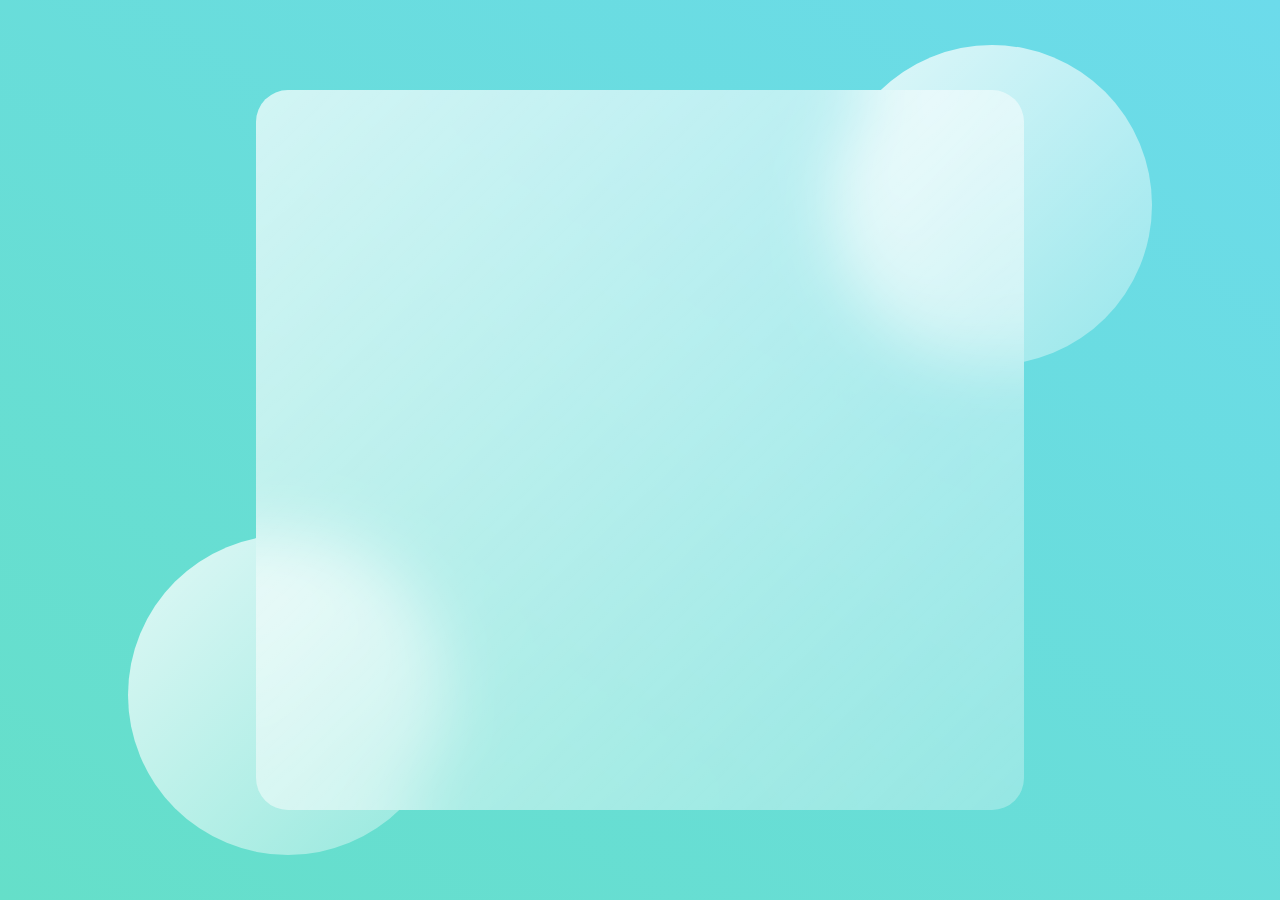
==== Glass Template/index.html @ 62eb4f07 "Glassy portfolio" ====
<!DOCTYPE html>
<html lang="en">
  <head>
    <meta charset="UTF-8" />
    <meta http-equiv="X-UA-Compatible" content="IE=edge" />
    <meta name="viewport" content="width=device-width, initial-scale=1.0" />
    <link rel="stylesheet" href="./style.css" />
    <title>Glassy</title>
  </head>
  <body>
    <main>
      <section class="glass">
        <div class="dashboard">
          <div class="user"></div>
        </div>
      </section>
    </main>
    <div class="circle1"></div>
    <div class="circle2"></div>
  </body>
</html>
---- Glass Template/style.css ----
* {
  margin: 0;
  padding: 0;
  box-sizing: border-box;
}

main {
  min-height: 100vh;
  background: linear-gradient(to right top, #65dfc9, #6cdbeb);
  display: flex;
  align-items: center;
  justify-content: center;
}
.glass {
  background: white;
  min-height: 80vh;
  width: 60%;
  background: linear-gradient(
    to right bottom,
    rgba(255, 255, 255, 0.7),
    rgba(255, 255, 255, 0.3)
  );
  border-radius: 2rem;
  z-index: 2;
  backdrop-filter: blur(2rem);
}
.circle1,
.circle2 {
  background: white;
  background: linear-gradient(
    to right bottom,
    rgba(255, 255, 255, 0.8),
    rgba(255, 255, 255, 0.3)
  );
  height: 20rem;
  width: 20rem;
  position: absolute;
  border-radius: 50%;
}
.circle1 {
  top: 5%;
  right: 10%;
}
.circle2 {
  bottom: 5%;
  left: 10%;
}
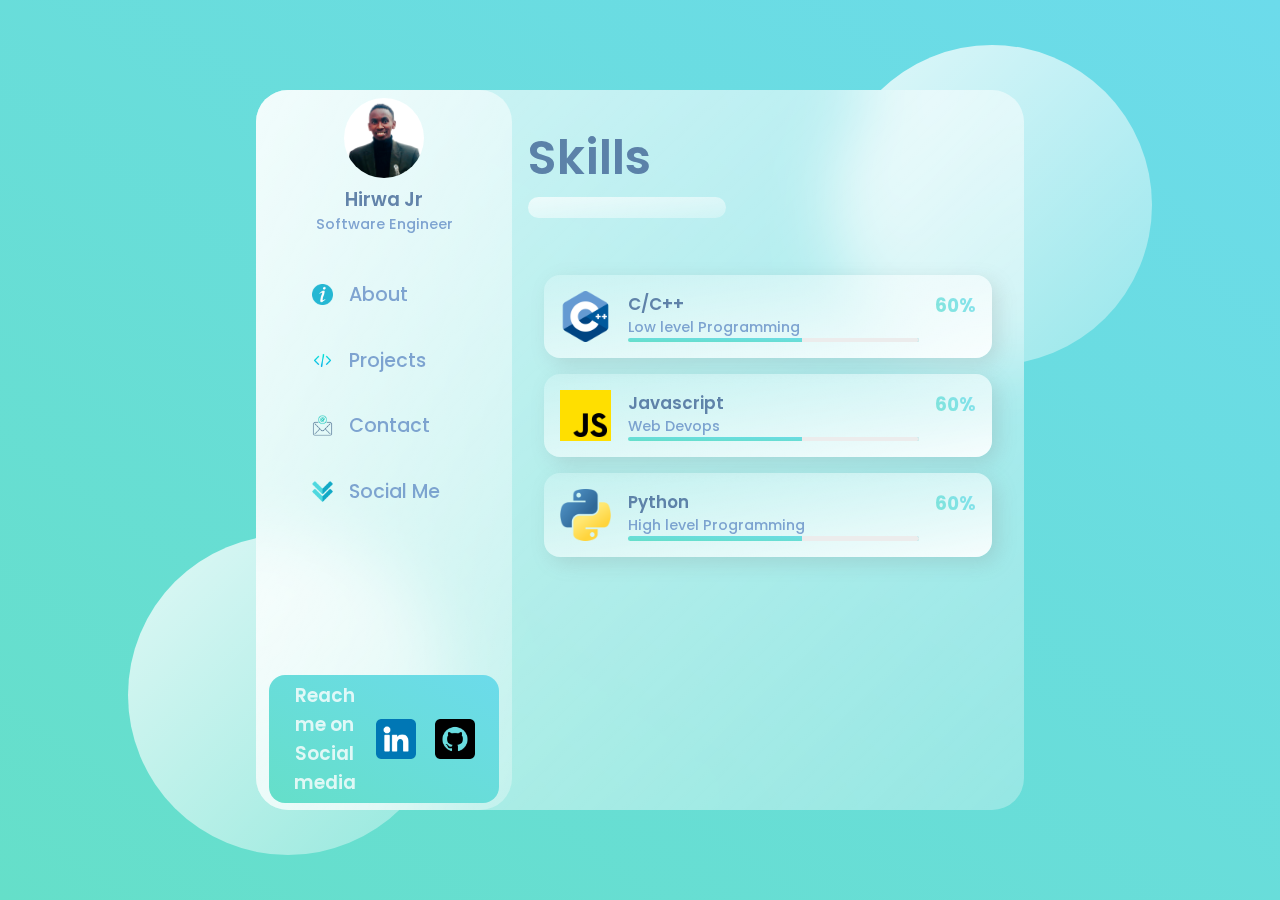
==== commit 387057b5: "The Glassy Portofolio" ====
--- a/Glass Template/index.html
+++ b/Glass Template/index.html
@@ -4,14 +4,82 @@
     <meta charset="UTF-8" />
     <meta http-equiv="X-UA-Compatible" content="IE=edge" />
     <meta name="viewport" content="width=device-width, initial-scale=1.0" />
+    <title>Glassy</title>
+    <link rel="preconnect" href="https://fonts.googleapis.com" />
+    <link rel="preconnect" href="https://fonts.gstatic.com" crossorigin />
+    <link
+      href="https://fonts.googleapis.com/css2?family=Poppins:wght@400;500;700&display=swap"
+      rel="stylesheet"
+    />
     <link rel="stylesheet" href="./style.css" />
-    <title>Glassy</title>
   </head>
   <body>
     <main>
       <section class="glass">
         <div class="dashboard">
-          <div class="user"></div>
+          <div class="user">
+            <img src="./images/avatar white.png" alt="my avatar" />
+            <h3>Hirwa Jr</h3>
+            <p>Software Engineer</p>
+          </div>
+          <div class="links">
+            <div class="link">
+              <img src="./images/info.png" alt="About Hirwa" />
+              <h2>About</h2>
+            </div>
+            <div class="link">
+              <img src="./images/coding.png" alt="Projects" />
+              <h2>Projects</h2>
+            </div>
+            <div class="link">
+              <img src="./images/mail.png" alt="Contact" />
+              <h2>Contact</h2>
+            </div>
+            <div class="link">
+              <img src="./images/down-chevron.png" alt="My social medias" />
+              <h2>Social Me</h2>
+            </div>
+          </div>
+          <div class="social">
+            <h3>Reach me on Social media</h3>
+            <img src="./images/linkedin.png" alt="linkedin icon" />
+            <img src="./images/github (1).png" alt="github icon" />
+          </div>
+        </div>
+        <div class="skills">
+          <div class="status">
+            <h1>Skills</h1>
+            <input type="text" />
+          </div>
+          <div class="cards">
+            <div class="card">
+              <img src="./images/c-.png" alt="C++ icon" />
+              <div class="card-info">
+                <h3>C/C++</h3>
+                <p>Low level Programming</p>
+                <div class="progress-bar"></div>
+              </div>
+              <h3 class="percentage">60%</h3>
+            </div>
+            <div class="card">
+              <img src="./images/js.png" alt="Javascript" />
+              <div class="card-info">
+                <h3>Javascript</h3>
+                <p>Web Devops</p>
+                <div class="progress-bar"></div>
+              </div>
+              <h3 class="percentage">60%</h3>
+            </div>
+            <div class="card">
+              <img src="./images/python.png" alt="python" />
+              <div class="card-info">
+                <h3>Python</h3>
+                <p>High level Programming</p>
+                <div class="progress-bar"></div>
+              </div>
+              <h3 class="percentage">60%</h3>
+            </div>
+          </div>
         </div>
       </section>
     </main>
--- a/Glass Template/style.css
+++ b/Glass Template/style.css
@@ -3,8 +3,26 @@
   padding: 0;
   box-sizing: border-box;
 }
+h1 {
+  color: #426696;
+  font-weight: 600;
+  font-size: 3rem;
+  opacity: 0.8;
+}
+h2,
+p {
+  color: #658ec6;
+  font-weight: 500;
+  opacity: 0.8;
+}
+h3 {
+  color: #426696;
+  font-weight: 600;
+  opacity: 0.8;
+}
 
 main {
+  font-family: "Poppins", sans-serif;
   min-height: 100vh;
   background: linear-gradient(to right top, #65dfc9, #6cdbeb);
   display: flex;
@@ -23,6 +41,7 @@
   border-radius: 2rem;
   z-index: 2;
   backdrop-filter: blur(2rem);
+  display: flex;
 }
 .circle1,
 .circle2 {
@@ -45,3 +64,142 @@
   bottom: 5%;
   left: 10%;
 }
+.user {
+  padding: 0.5rem;
+}
+.user img {
+  height: 5rem;
+  width: 5rem;
+  border-radius: 50%;
+}
+.links img,
+.social img {
+  height: 1.3rem;
+  width: 1.3rem;
+}
+.cards img {
+  height: 3.2rem;
+  width: 3.2rem;
+}
+.dashboard {
+  flex: 1;
+  display: flex;
+  flex-direction: column;
+  align-items: center;
+  text-align: center;
+  background: linear-gradient(
+    to right bottom,
+    rgba(255, 255, 255, 0.7),
+    rgba(255, 255, 255, 0.3)
+  );
+  border-radius: 2rem;
+  position: relative;
+}
+.links {
+  margin: 1rem 0rem;
+}
+.links h2 {
+  font-size: 1.2rem;
+}
+.link {
+  display: flex;
+  align-items: center;
+  margin: 0.3rem 0rem;
+  padding: 1rem 1rem;
+}
+.link h2 {
+  padding: 0rem 1rem;
+}
+.skills {
+  flex: 2;
+}
+.social {
+  background: linear-gradient(to right top, #65dfc9, #6cdbeb);
+  border-radius: 1rem;
+  width: 90%;
+  height: 8rem;
+  padding: 1rem;
+  color: white;
+  display: flex;
+  align-items: center;
+  position: absolute;
+  bottom: 1%;
+}
+.social h3 {
+  width: 60%;
+  color: white;
+}
+.social img {
+  margin: 0rem 0.5rem 0rem 0.7rem;
+  height: 2.5rem;
+  width: 2.5rem;
+}
+
+/* SKILLS */
+.status {
+  margin-bottom: 1rem;
+  padding: 2rem 0rem 0rem 1rem;
+}
+.cards {
+  margin: 1.5rem 2rem;
+}
+.status input {
+  background: linear-gradient(
+    to right bottom,
+    rgba(255, 255, 255, 0.7),
+    rgba(255, 255, 255, 0.3)
+  );
+  border: none;
+  width: 40%;
+  padding: 0.2rem;
+  border-radius: 2rem;
+}
+.skills {
+  display: flex;
+  flex-direction: column;
+}
+.card {
+  display: flex;
+  justify-content: space-between;
+  background: linear-gradient(
+    to left top,
+    rgba(255, 255, 255, 0.9),
+    rgba(255, 255, 255, 0.2)
+  );
+  border-radius: 1rem;
+  margin: 1rem 0rem;
+  padding: 1rem;
+  box-shadow: 6px 6px 20px rgba(122, 122, 122, 0.2);
+}
+.card-info {
+  width: 70%;
+  display: flex;
+  flex-direction: column;
+  justify-content: space-between;
+}
+.card-info,
+p {
+  font-size: 0.9rem;
+}
+.progress-bar {
+  background: linear-gradient(to right top, #65dfc9, #6cdbeb);
+  width: 100%;
+  height: 45%;
+  border-radius: 1rem;
+  position: relative;
+  overflow: hidden;
+}
+.progress-bar::after {
+  content: "";
+  width: 100%;
+  height: 100%;
+  background: rgba(236, 236, 236);
+  position: absolute;
+  left: 60%;
+}
+.percentage {
+  font-weight: bold;
+  background: linear-gradient(to right top, #65dfc9, #6cdbeb);
+  -webkit-background-clip: text;
+  -webkit-text-fill-color: transparent;
+}
